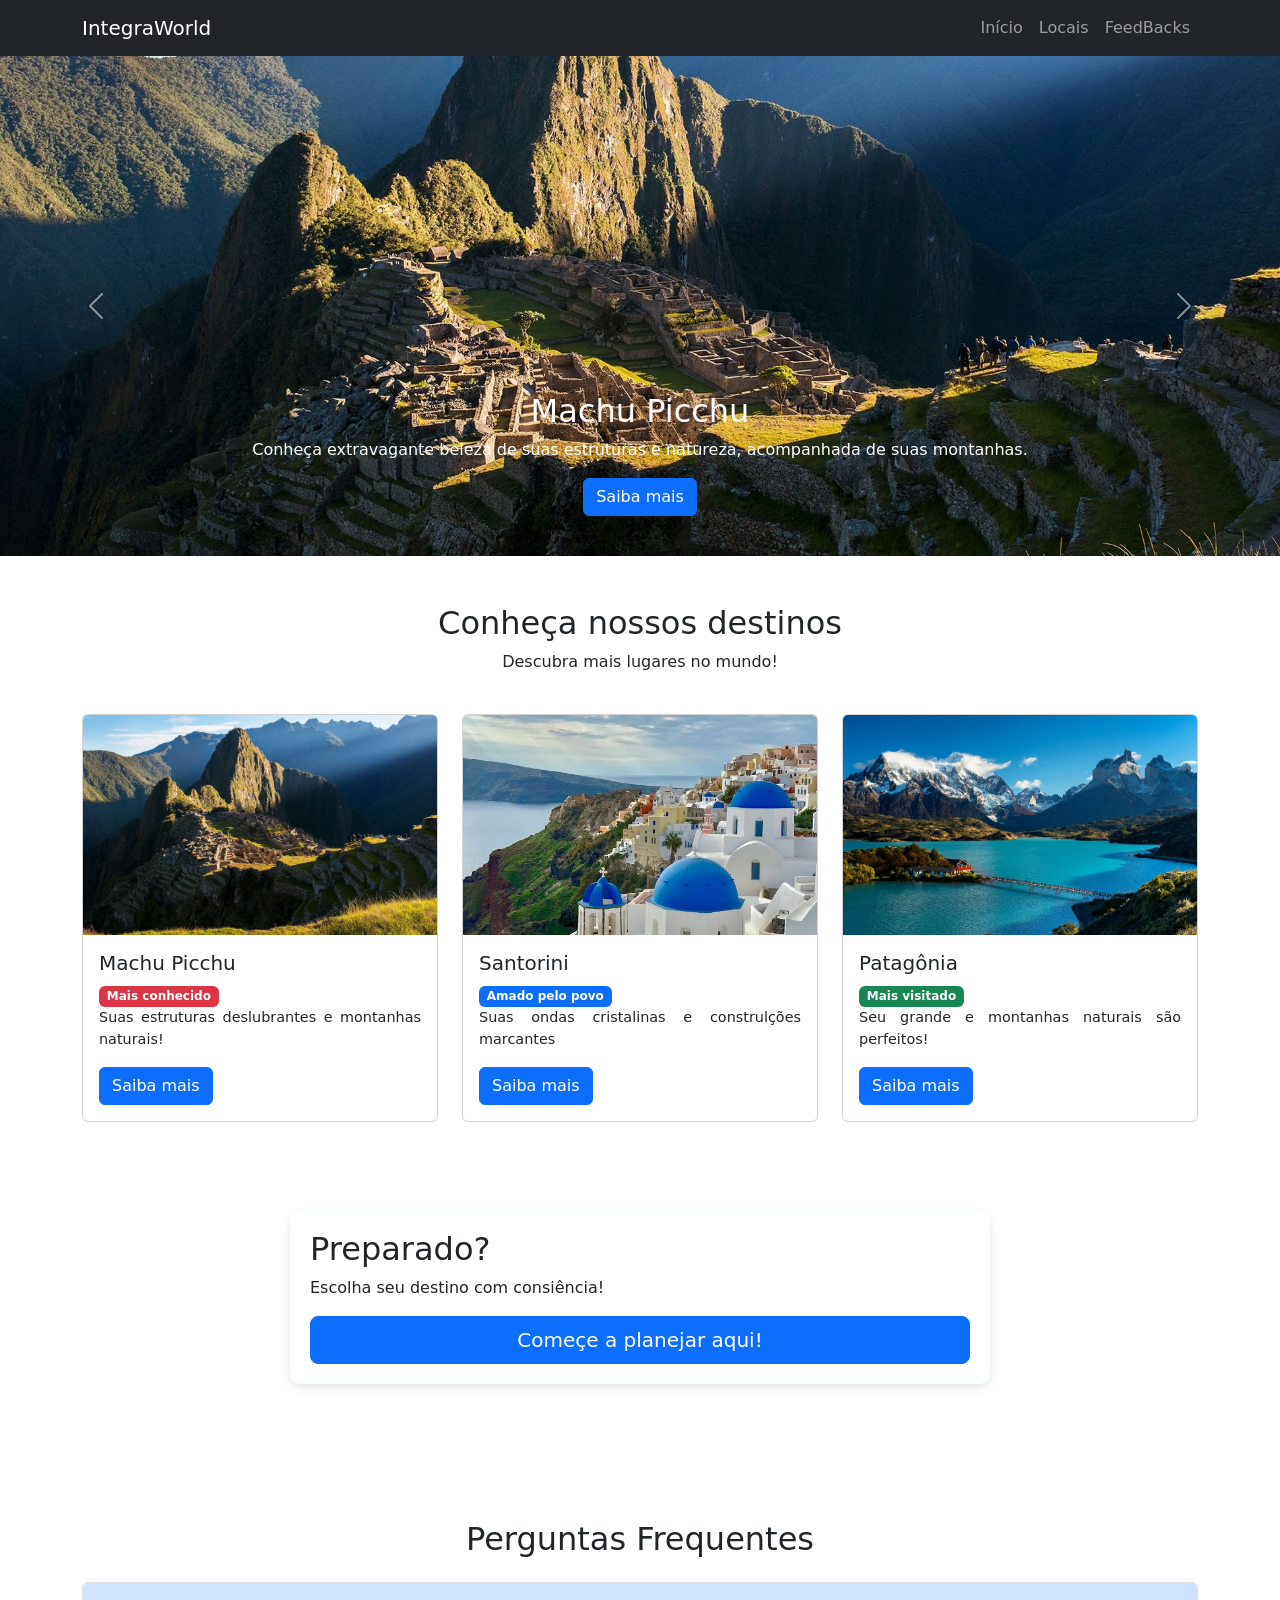
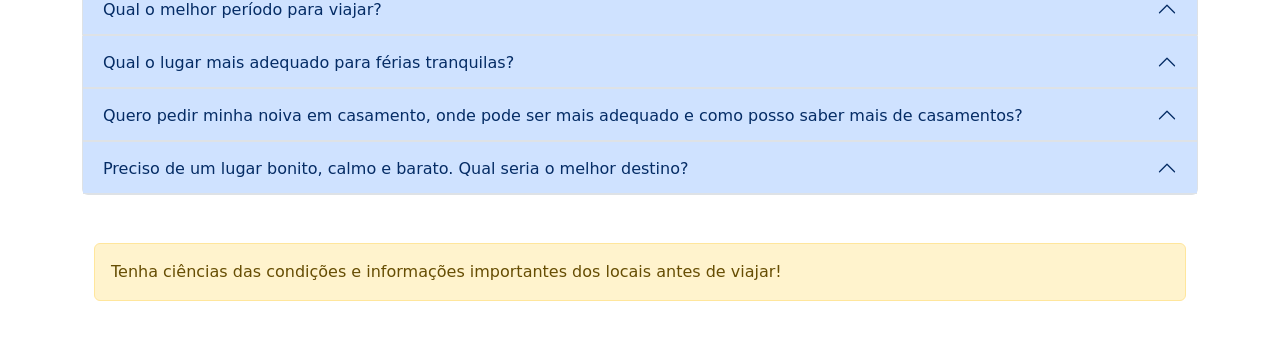
==== Front-End/index.html @ 6762518d "Novas páginas e responsividade" ====
<!DOCTYPE html>
<html lang="pt-br">

<head>
  <meta charset="UTF-8">
  <meta name="viewport" content="width=device-width, initial-scale=1.0">
 
 <link href="https://cdn.jsdelivr.net/npm/bootstrap@5.3.3/dist/css/bootstrap.min.css" rel="stylesheet">
  <link href="./CSS/style.css" rel="stylesheet">
  <title>IntegraWorld</title>


</head>
<body>


   <nav class="navbar navbar-expand-lg bg-dark navbar-dark">
    <div class="container">
      <a class="navbar-brand" href="#">
        IntegraWorld
      </a>

      <button class="navbar-toggler"
        type="button"
        data-bs-toggle="collapse"
        data-bs-target="#menu">
        <span class="navbar-toggler-icon"></span>
      </button>

      <div class="collapse navbar-collapse" id="menu">
        <div class="navbar-nav ms-auto">
          <a class="nav-link" href="#">
            Início</a>
          <a class="nav-link" href="./Locais.html">
            Locais</a>
          <a class="nav-link" href="#">
             FeedBacks </a>
        </div>
      </div>
    </div>
  </nav>

  
  <div id="carouselTurismo" class="carousel slide" data-bs-ride="carousel">
    <button class="carousel-control-prev" type="button" data-bs-target="#carouselTurismo" data-bs-slide="prev">
    <span class="carousel-control-prev-icon">
    </span>
  </button>

  <button class="carousel-control-next" type="button" data-bs-target="#carouselTurismo" data-bs-slide="next">
    <span class="carousel-control-next-icon">
    </span>
  </button>
    <div class="carousel-inner">
      <div class="carousel-item active">
        <img src="./IMG/Muchu Picchu.jpg" class="d-block w-100" alt="Destino">
        <div class="carousel-caption">
          <h2>Machu Picchu</h2>
          <p>Conheça extravagante beleza de suas estruturas e natureza, acompanhada de suas montanhas.</p>
          <button class="btn btn-primary">
            
            Saiba mais
          </button>
        </div>
      </div>

      <div class="carousel-item">
        <img src="./IMG/SANTORININOVO.jpg" class="d-block w-100">
        <div class="carousel-caption">
          <h2>Santorini</h2>
          <p>Observe de perto as belezas de suas ondas e conheça sua beleza natural e urbana!</p>
          <button class="btn btn-primary">
            Saiba mais
          </button>
        </div>
      </div>



      <div class="carousel-item">
        <img src="./IMG/PATAGONIACARROSSEL.jpg" class="d-block w-100">
        <div class="carousel-caption">
          <h2>Patagônia</h2>
          <p>Veja a beleza natural deste local!</p>
          <button class="btn btn-primary">
            Saiba mais
          </button>
        </div>
      </div>

    </div>
  </div>

  


      <section class="container my-5">
        
        <h2 class="text-center">        
        Conheça nossos destinos
        </h2>       
        <p class="text-center">        
        Descubra mais lugares no mundo!
        </p>
<br>

        <div class="row">

          <div class="col-md-4">
          
            <div class="card" style="width: 18rem;">
              <img src="./IMG/Muchu-picchu cardizito.jpg" class="card-img-top" alt="Machu Picchu">
              <div class="card-body">
                <h5 class="card-title">

                  Machu Picchu         
                  </h5>
                  <span class="badge bg-danger">
                  Mais conhecido             
                  </span>

          
                <p class="card-text">Suas estruturas deslubrantes e montanhas naturais!</p>
                <button class="btn btn-primary"
                data-bs-toggle="modal"
                data-bs-target="#modalMuchu">
                    Saiba mais 
                  </button>
              </div>
            </div>
          
          </div>
          
          <div class="col-md-4">
          
            <div class="card" style="width: 18rem;">
              <img src="./IMG/SANTORINICARD.jfif" class="card-img-top" alt="Santorini">
              <div class="card-body">

                <h5 class="card-title">

                  Santorini              
                  </h5>
                  <span class="badge bg-primary">
                  Amado pelo povo               
                  </span>

                <p class="card-text">Suas ondas cristalinas e construlções marcantes</p>
                <button class="btn btn-primary"
                data-bs-toggle="modal"
                data-bs-target="#modalSantorini">
                    Saiba mais 
                  </button>
              </div>
            </div>
          
          </div>
          
          <div class="col-md-4">
          
            <div class="card" style="width: 18rem;">
              <img src="./IMG/PATAGONITACARDZS.png" class="card-img-top" alt="Patagonia">
              <div class="card-body">
                <h5 class="card-title">

                  Patagônia               
                  </h5>
                  <span class="badge bg-success">
                  Mais visitado                  
                  </span>
                <p class="card-text">Seu grande e montanhas naturais são perfeitos!</p>
                <button class="btn btn-primary"
                data-bs-toggle="modal"
                data-bs-target="#modalPatagônia">
                    Saiba mais 
                  </button>


              </div>
            </div>
          
          </div>
          
          </div>
        
          <div class="modal fade" id="modalPatagônia">
          <div class="modal-dialog">
          <div class="modal-content">
          <div class="modal-header" style="background-color: rgb(116, 160, 116);">
        <h5 class="modal-title3">Patagônia</h5>
        <button type="button" class="btn-close" data-bs-dismiss="modal"></button>
                </div>
                <div class="modal-body">
                  <img src="./IMG/PATAGÕNIZANDO.jpg" alt="Patagônia" class="img-fluid rounded mb-3">
                  <p>Patagônia

A Patagônia é uma região localizada no extremo sul da Argentina e do Chile, conhecida por suas paisagens impressionantes. Entre montanhas, geleiras, lagos e grandes campos, destaca-se pela natureza preservada e pela diversidade de animais. Entre seus principais atrativos estão o Glaciar Perito Moreno, o Parque Nacional Torres del Paine e a cidade de Ushuaia.
 </p>
Não há apenas paisagens deslumbrantes, mas também uma rica fauna e flora, tornando a Patagônia um destino ideal para os amantes da natureza e da aventura.
          
                </div>
              <div class="modal-footer" style="background-color: rgb(116, 160, 116);">
               <button type="button" class="btn btn-secondary" data-bs-dismiss="modal">Fechar</button>
             </div>
             </div>
            </div>
          </div>    

          
          <div class="modal fade" id="modalSantorini">
            <div class="modal-dialog">
            <div class="modal-content">
            <div class="modal-header" style="background-color: rgb(148, 192, 192);" >
             
               
          <h5 class="modal-title2">Santorini</h5>
          <button type="button" class="btn-close" data-bs-dismiss="modal"></button>
                  </div>
                  <div class="modal-body">
                      <img src="./IMG/SANTORINIZITO.webp" alt="Santorini" class="img-fluid rounded mb-3">
                    <p>

Santorini é uma ilha grega famosa por suas casas brancas com cúpulas azuis, construídas sobre falésias com vista para o mar Egeu. 
Formada por uma antiga atividade vulcânica, a ilha combina belas paisagens, praias e vilarejos charmosos. Entre os destaques estão Oia, conhecida pelo pôr do sol, e Fira, principal centro da ilha.
</p>
Pode-se ver que não há apenas estruturas belas e históricas, mas também uma natureza exuberante e encantadora.  
                  </div>
                <div class="modal-footer" style="background-color: rgb(148, 192, 192);">
                 <button type="button" class="btn btn-secondary" data-bs-dismiss="modal">Fechar</button>
              </div>
               </div>
              </div>
            </div>    
  
            <div class="modal fade" id="modalMuchu">
              <div class="modal-dialog">
              <div class="modal-content">
              <div class="modal-header" style="background-color: rgb(186, 248, 177);">
            <h5 class="modal-title1">Machu Picchu</h5>
            <button type="button" class="btn-close" data-bs-dismiss="modal"></button>
                    </div>
                    <div class="modal-body">
                      <img src="./IMG/MAHUPICHULINO.webp" alt="Machu Picchu" class="img-fluid rounded mb-3">
                      <p>

Machu Picchu é uma antiga cidade inca localizada nas montanhas do Peru. Construída no século XV, destaca-se por suas construções históricas e pela impressionante paisagem dos Andes. Entre os principais atrativos estão o Templo do Sol, a Pedra Intihuatana e os terraços agrícolas.
</p>
O lugar apresenta uma combinação de história, arquitetura e natureza, sendo um dos destinos turísticos mais famosos do mundo.
              
                    </div>
                  <div class="modal-footer" style="background-color: rgb(186, 248, 177);">
                   <button type="button" class="btn btn-secondary" data-bs-dismiss="modal">Fechar</button>
                 </div>
                 </div>
                </div>
              </div>    

      </section>
     

        <section class="container text-center my-5">


<br>
<div class="containerprep">
<div class="Preparado">
<h2>Preparado?</h2>


<p>Escolha seu destino com consiência!</p>
<a href="Planejamento.html" class="btn btn-primary btn-lg">
Começe a planejar aqui!
</a>
</div>
</div>
</section>
      <BR>
    
        <div class="container my-5">

          <h2 class="text-center mb-4">
        
            Perguntas Frequentes        
          </h2>
        
          <div class="accordion" id="faq">
        
            <div class="accordion-item">

              <h2 class="accordion-header">
            
                <button class="accordion-button"
            
                  data-bs-toggle="collapse"
            
                  data-bs-target="#pergunta1">
            
                  Qual o melhor período para viajar?
            
              </button>
            
              </h2>
              <div id="pergunta1"
                class="accordion-collapse collapse"
                data-bs-parent="#faq">
                <div class="accordion-body">
            
                  O melhor período depende do destino            
                  e das condições climáticas.
            
                </div>
            
              </div>
            
            </div>


            <div class="accordion-item">

              <h2 class="accordion-header">
            
                <button class="accordion-button"
            
                  data-bs-toggle="collapse"
            
                  data-bs-target="#pergunta2">
            
                  Qual o lugar mais adequado para férias tranquilas?
            
              </button>
            
              </h2>
              <div id="pergunta2"
                class="accordion-collapse collapse"
                data-bs-parent="#faq">
                <div class="accordion-body">
            
                  O melhor lugar para isto é Santorini, uma cidade linda que muitas pessoas adoram e voltam cheio de vontade de mais férias. Muitos até pedem em casamento seus pares por ser um lugar único!
            
                </div>
            
              </div>
            
            </div>


            <div class="accordion-item">

              <h2 class="accordion-header">
            
                <button class="accordion-button"
            
                  data-bs-toggle="collapse"
            
                  data-bs-target="#pergunta3">
            
                  Quero pedir minha noiva em casamento, onde pode ser mais adequado e como posso saber mais de casamentos?
        
            
              </button>
            
              </h2>
              <div id="pergunta3"
                class="accordion-collapse collapse"
                data-bs-parent="#faq">
                <div class="accordion-body">
            
                  Para um pedido de casamento, um ambiente perfeito deixa a ocasião mais especial. Para isso, acredito que Santorini seja um lugar lindo para marcar este grande laço eterno e momento. Já para saber mais de casamento, Info Clothing é a escolha certa!
            
                </div>
            
              </div>
            
            </div>

<div class="accordion-item">

              <h2 class="accordion-header">
            
                <button class="accordion-button"
            
                  data-bs-toggle="collapse"
            
                  data-bs-target="#pergunta4">
            
                  Preciso de um lugar bonito, calmo e barato. Qual seria o melhor destino?
              </button>
            
              </h2>
              <div id="pergunta4"
                class="accordion-collapse collapse"
                data-bs-parent="#faq">
                <div class="accordion-body">
            
                 Entre os locais apresentados, Machu Picchu é o mais barato e de brinde também é calmo, sendo um lugar lindo e com uma história incrível. Pode-se dizer ser um dos destinos mais visitados do mundo e amado pelo povo. Não perca tempo e vá conhecer este lugar incrível!
          </div>
       </div>
</div>
</div>

       

 <div class="container my-5">
      <div class="alert alert-warning">

        Tenha ciências das condições e informações importantes dos locais antes de viajar!
        
      </div>  
        </div>
        
<script src="https://cdn.jsdelivr.net/npm/bootstrap@5.3.3/dist/js/bootstrap.bundle.min.js"> </script>
</body>

</html>
---- Front-End/CSS/style.css ----
.card-img-top {
  height: 220px;
  width: auto;
}

.carousel-item img {

  height: 500px;
  object-fit: cover;

}

.card {
  height: 100%;
  transition: 0.3s;
}

.card:hover {

  transform: translateY(-5px);
}

/* Caixa principal do Modal */

.modal-content {

  border: none;
  border-radius: 18px;
  overflow: hidden;


  /* Sombra ao redor da janela */

  box-shadow: 0 10px 30px rgba(0, 0, 0, 0.25);
}


/* -----------------------------------------------------​
  
     CABEÇALHO DO MODAL​
  
  ----------------------------------------------------- */

.modal-header {

  padding: 20px 25px;


  /* Remove a linha padrão do Bootstrap */

  border-bottom: none;

  color: aqua;

  background-color: #ffffff;
}


/* Corpo do Modal */

.modal-body {

  padding: 30px;

  font-size: 1rem;

  line-height: 1.7;

  text-align: justify;

}



/* Imagem dentro do Modal */

.modal-body img {

  width: 510px;

  border-radius: 12px;

  margin-bottom: 20px;

  height: 300px;
}


/* Rodapé do Modal */

.modal-footer {

  padding: 10px 25px;

  border-top: none;

  background-color: #f8f9fa;

}


/* Botões do Modal */

.modal .btn {

  border-radius: 10px;

  color: rgb(0, 0, 0);

  background-color: #e9ecef00;
  border-color: rgb(0, 0, 0);
  padding: 8px 20px;

}

/* -----------------------------------------------------​

   CAIXA PRINCIPAL​

   ----------------------------------------------------- */

/* Cria uma caixa separada para o Accordion. O max-width evita que fique muito largo. */

.faq-box {

  max-width: 850px;
  /* Centraliza a caixa */

  margin: 0 auto;

  /* Espaçamento interno */

  padding: 35px;

  /* Fundo da caixa */

  background-color: #ffffff;
  /* Cantos arredondados */

  border-radius: 18px;
  /* Borda */

  border: 1px solid #e9ecef;
  /* Sombra para criar sensação de elevação */

  box-shadow: 0 8px 25px rgba(0, 0, 0, 0.12);
}


/* -----------------------------------------------------​

   ÁREA DO ACCORDION​

   ----------------------------------------------------- */

.faq-box .accordion {

  width: 100%;

}

/* -----------------------------------------------------​
  
     CADA PERGUNTA​
  
     ----------------------------------------------------- */

.faq-box .accordion-item {

  /* Remove a borda padrão */

  border: none;

  /* Espaço entre as perguntas */

  margin-bottom: 15px;

  /* Arredonda cada "gaveta" */

  border-radius: 12px;

  /* Mantém o conteúdo dentro do arredondamento */

  overflow: hidden;

  /* Pequena sombra em cada item */

  box-shadow: 0 3px 10px rgba(0, 0, 0, 0.08);

}


/* EFEITO AO CLICAR */

/* Remove o contorno padrão que aparece quando o botão recebe foco. */

.faq-box .accordion-button:focus {

  box-shadow: none;

}

/* ÁREA DA RESPOSTA */

.faq-box .accordion-body {

  /* Espaçamento interno maior */

  padding: 25px;

  /* Espaçamento entre linhas */

  line-height: 1.7;
  /* Fundo da resposta */

  background-color: #ffffff;

}

/* BOTÃO DA PERGUNTA */

.faq-box .accordion-button {

  /* Espaçamento interno */

  padding: 20px 22px;
  /* Tamanho do texto */

  font-size: 1rem;
  /* Deixa a pergunta em destaque *​/
  
    font-weight: 600;
  
    /* Cor de fundo */

  background-color: #f8f9fa;

}

/* PERGUNTA ABERTA */

.faq-box .accordion-button:not(.collapsed) {

  background-color: #e9ecef;
  /* Remove sombra padrão */

  box-shadow: none;
}


/* TITULO DO MODAL */

.modal-title1 {
  font-size: 1.5rem;
  font-weight: 700;
  color: rgb(93, 182, 93);


}

.modal-title2 {
  font-size: 1.5rem;
  font-weight: 700;
  color: rgb(49, 129, 219);
}

.modal-title3 {
  font-size: 1.5rem;
  font-weight: 700;
  color: rgb(32, 94, 35);
  text-align: justify;

}



/* AQUI É SOBRE OS LOCAIS */

.apresentacao {
  margin-top: 20px;
  margin-bottom: 20px;
  font-size: 1.5rem;
  font-weight: 700;

}

.card-text {
  text-align: justify;
  font-size: 90%;
  font-weight: 400;

}


.Preparado {
  background-color: rgb(254, 255, 255);
  padding: 20px;
  border-radius: 10px;
  box-shadow: 0 4px 8px rgba(0, 0, 0, 0.1);
  width: 700px;
  height: auto;
  text-align: justify;
  display: flex;
  flex-direction: column;
  justify-content: center;

}

.containerprep {
  display: flex;
  justify-content: center;
  align-items: center;
  height: 200px;
}



















img {
  max-width: 100%;
}

.card-img-top {
  width: 100%;
  object-fit: cover;
}

.row .card {
  width: 100% !important;
}

.modal-body img {
  width: 100%;
  height: auto;
}

.Preparado {
  width: 100%;
  max-width: 700px;
}

.containerprep {
  height: auto;
  min-height: 200px;
  padding: 1rem 0;
}

@media (max-width: 768px) {
  .carousel-item img {
    height: 300px;
  }

  .carousel-caption h2 {
    font-size: 22px;
  }

  .carousel-caption p {
    font-size: 14px;
  }

  .modal-header,
  .modal-footer {
    padding: 12px;
  }

  .modal-body {
    padding: 15px;
  }

  .faq-box {
    padding: 15px;
  }

  .faq-box .accordion-body {
    padding: 15px;
  }

  .grid.text-center.grid-cols-4 {
    justify-content: center !important;
    padding: 0 15px;
  }

  .grid.text-center.grid-cols-4 > div {
    flex: 1 1 270px;
  }

  .card.card-row {
    width: 100%;
    max-width: 100% !important;
  }

  .card-img-start {
    height: 220px !important;
    object-fit: cover;
  }

  .cabecalho {
    height: 250px !important;
  }

  body > h3 {
    position: static !important;
    margin: 20px 0 10px;
  }

  .container-cards {
    height: auto !important;
    padding: 0 15px 15px;
  }

  .card1 {
    width: 100% !important;
    padding: 15px;
  }

  .botao {
    position: static !important;
    padding: 0 15px 20px;
  }
}
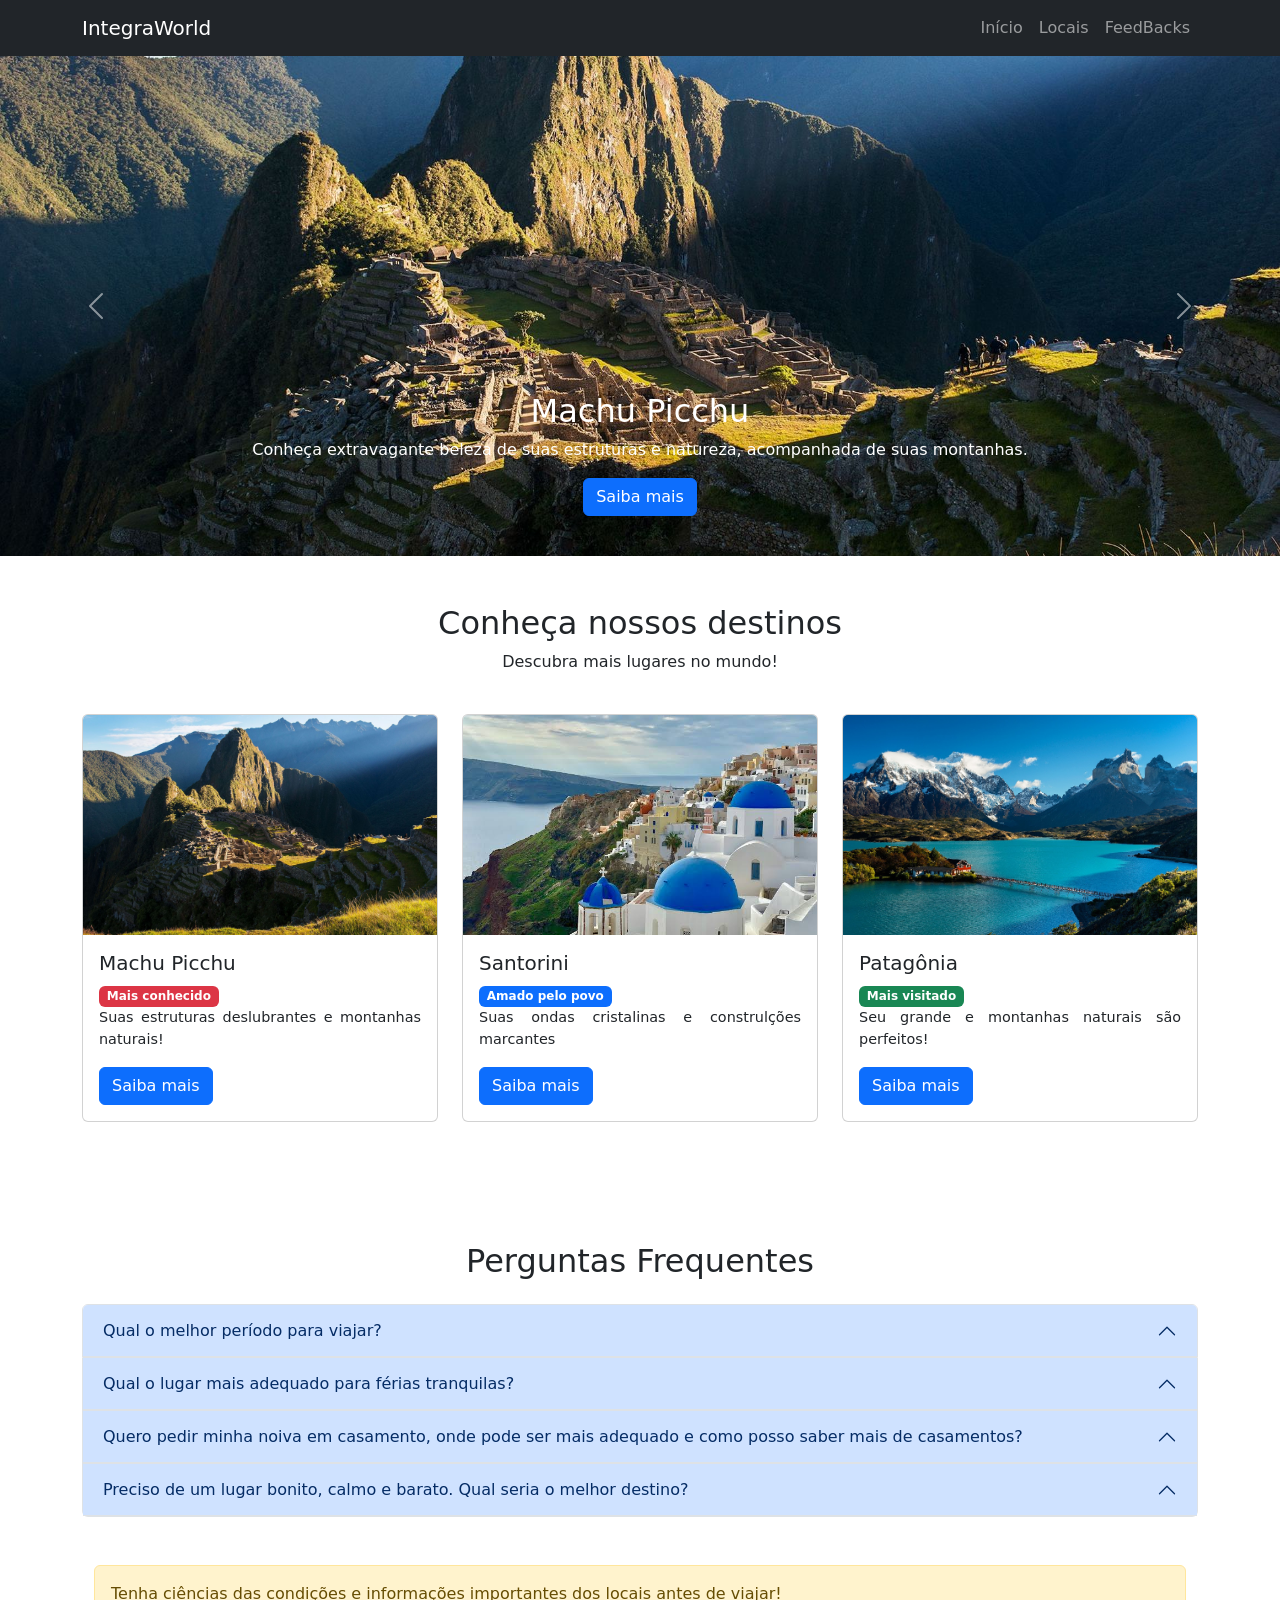
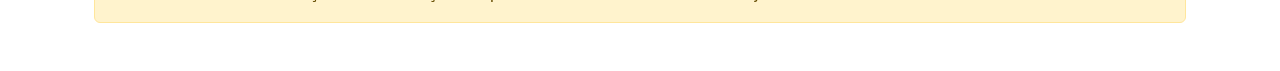
==== commit 5301bb22: "Grandes mudanças" ====
--- a/Front-End/index.html
+++ b/Front-End/index.html
@@ -29,11 +29,11 @@
 
       <div class="collapse navbar-collapse" id="menu">
         <div class="navbar-nav ms-auto">
-          <a class="nav-link" href="#">
+          <a class="nav-link" href="./index.html">
             Início</a>
           <a class="nav-link" href="./Locais.html">
             Locais</a>
-          <a class="nav-link" href="#">
+          <a class="nav-link" href="./feedbacks.html">
              FeedBacks </a>
         </div>
       </div>
@@ -261,18 +261,6 @@
         <section class="container text-center my-5">
 
 
-<br>
-<div class="containerprep">
-<div class="Preparado">
-<h2>Preparado?</h2>
-
-
-<p>Escolha seu destino com consiência!</p>
-<a href="Planejamento.html" class="btn btn-primary btn-lg">
-Começe a planejar aqui!
-</a>
-</div>
-</div>
 </section>
       <BR>
     
--- a/Front-End/CSS/style.css
+++ b/Front-End/CSS/style.css
@@ -340,6 +340,16 @@
   object-fit: cover;
 }
 
+.locais-grid .destino-card {
+  width: 100%;
+}
+
+.locais-grid .card-img-start {
+  width: 100%;
+  height: 300px;
+  object-fit: cover;
+}
+
 .row .card {
   width: 100% !important;
 }
@@ -360,6 +370,16 @@
   padding: 1rem 0;
 }
 
+.container-cards {
+  height: auto !important;
+  min-height: 50vh;
+}
+
+.botao {
+  position: static !important;
+  top: auto !important;
+}
+
 @media (max-width: 768px) {
   .carousel-item img {
     height: 300px;
@@ -390,23 +410,8 @@
     padding: 15px;
   }
 
-  .grid.text-center.grid-cols-4 {
-    justify-content: center !important;
-    padding: 0 15px;
-  }
-
-  .grid.text-center.grid-cols-4 > div {
-    flex: 1 1 270px;
-  }
-
-  .card.card-row {
-    width: 100%;
-    max-width: 100% !important;
-  }
-
-  .card-img-start {
-    height: 220px !important;
-    object-fit: cover;
+  .locais-grid .card-img-start {
+    height: 220px;
   }
 
   .cabecalho {
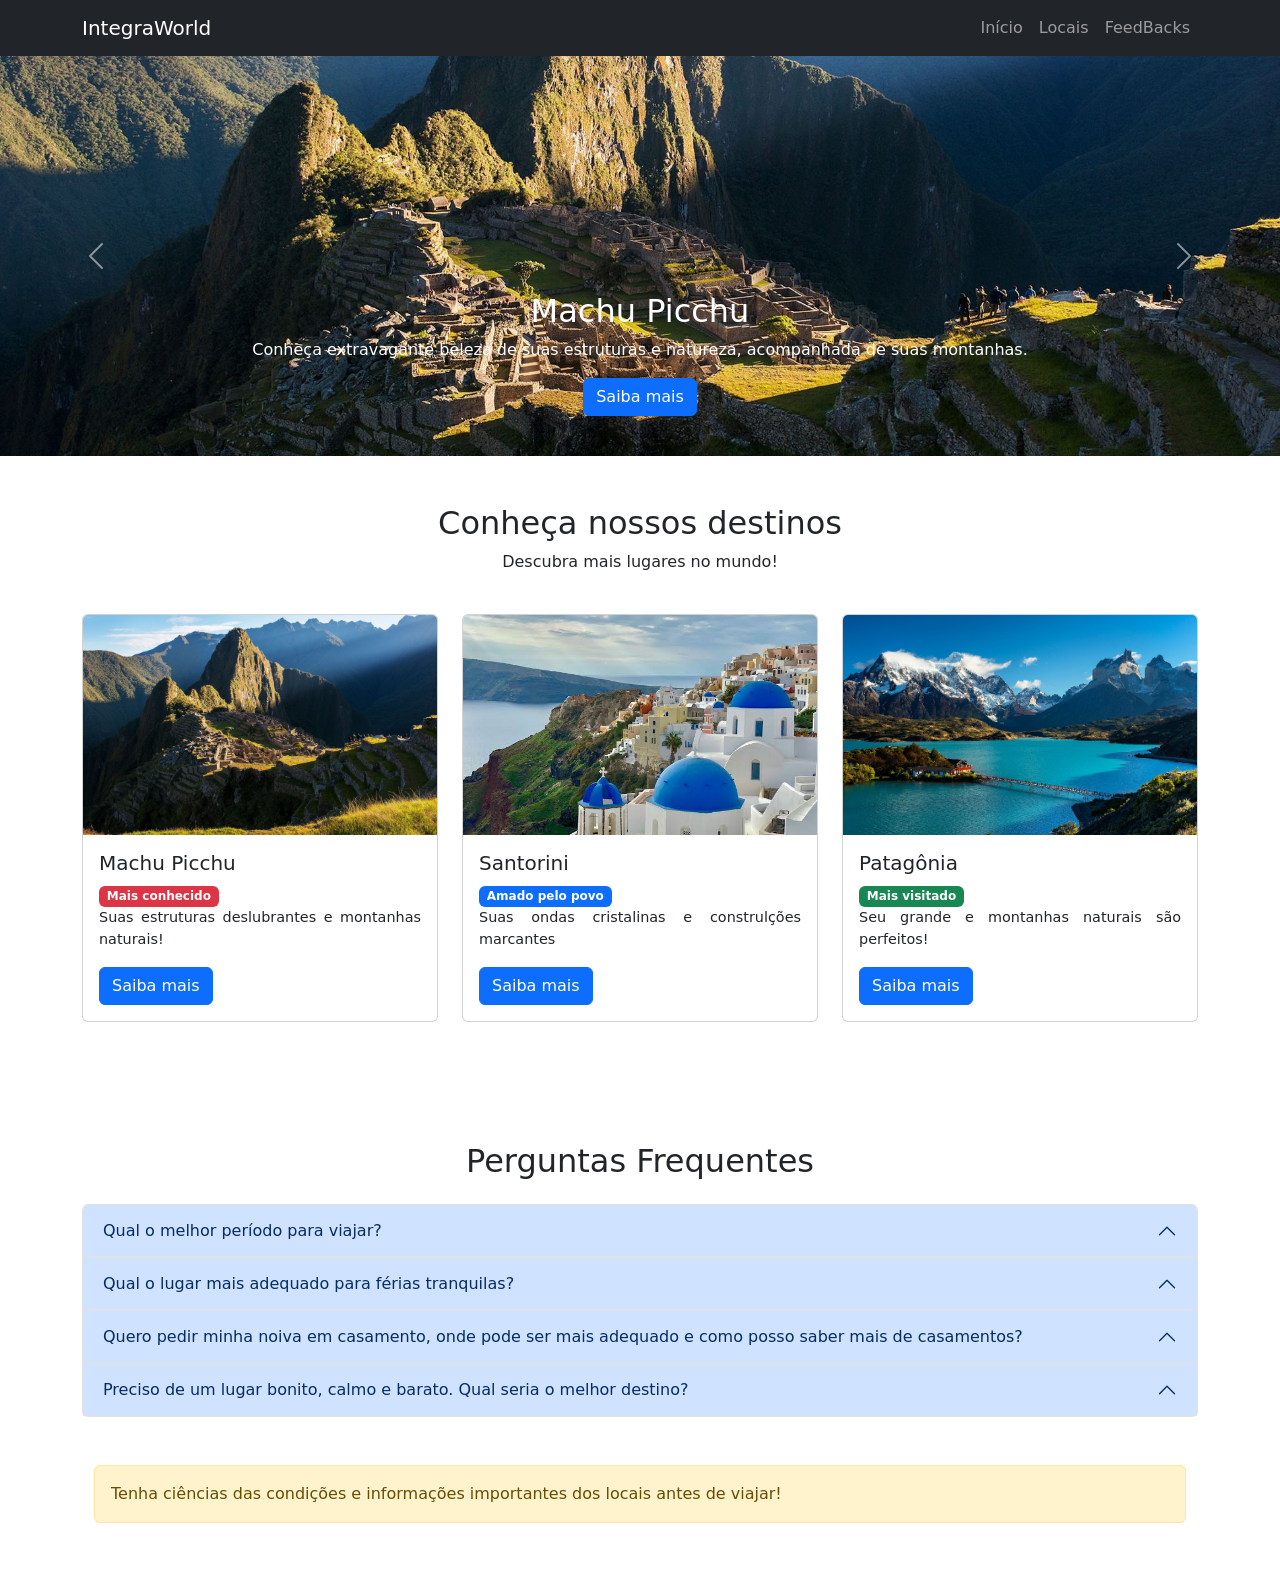
==== commit 879797a8: "Responsividade ajustada" ====
--- a/Front-End/index.html
+++ b/Front-End/index.html
@@ -104,7 +104,7 @@
         </p>
 <br>
 
-        <div class="row">
+        <div class="row g-4">
 
           <div class="col-md-4">
           
--- a/Front-End/CSS/style.css
+++ b/Front-End/CSS/style.css
@@ -5,7 +5,7 @@
 
 .carousel-item img {
 
-  height: 500px;
+  height: 400px;
   object-fit: cover;
 
 }
@@ -375,6 +375,33 @@
   min-height: 50vh;
 }
 
+.container-cards .card1,
+.container-cards .card2 {
+  height: auto !important;
+  min-height: 280px !important;
+  max-height: none !important;
+}
+
+.containerprep {
+  height: auto !important;
+}
+
+.containerformulario {
+  box-sizing: border-box;
+  height: auto !important;
+  min-height: 100vh;
+  padding: 1rem;
+}
+
+.containerformulario .cardformulario {
+  width: 100%;
+  max-width: 800px;
+}
+
+.containerformulario .form-control {
+  width: 100% !important;
+}
+
 .botao {
   position: static !important;
   top: auto !important;
@@ -424,8 +451,16 @@
   }
 
   .container-cards {
+    flex-direction: column;
+    align-items: stretch;
     height: auto !important;
-    padding: 0 15px 15px;
+    padding: 0 15px 15px !important;
+  }
+
+  .container-cards .card1,
+  .container-cards .card2 {
+    width: 100% !important;
+    min-height: 0 !important;
   }
 
   .card1 {
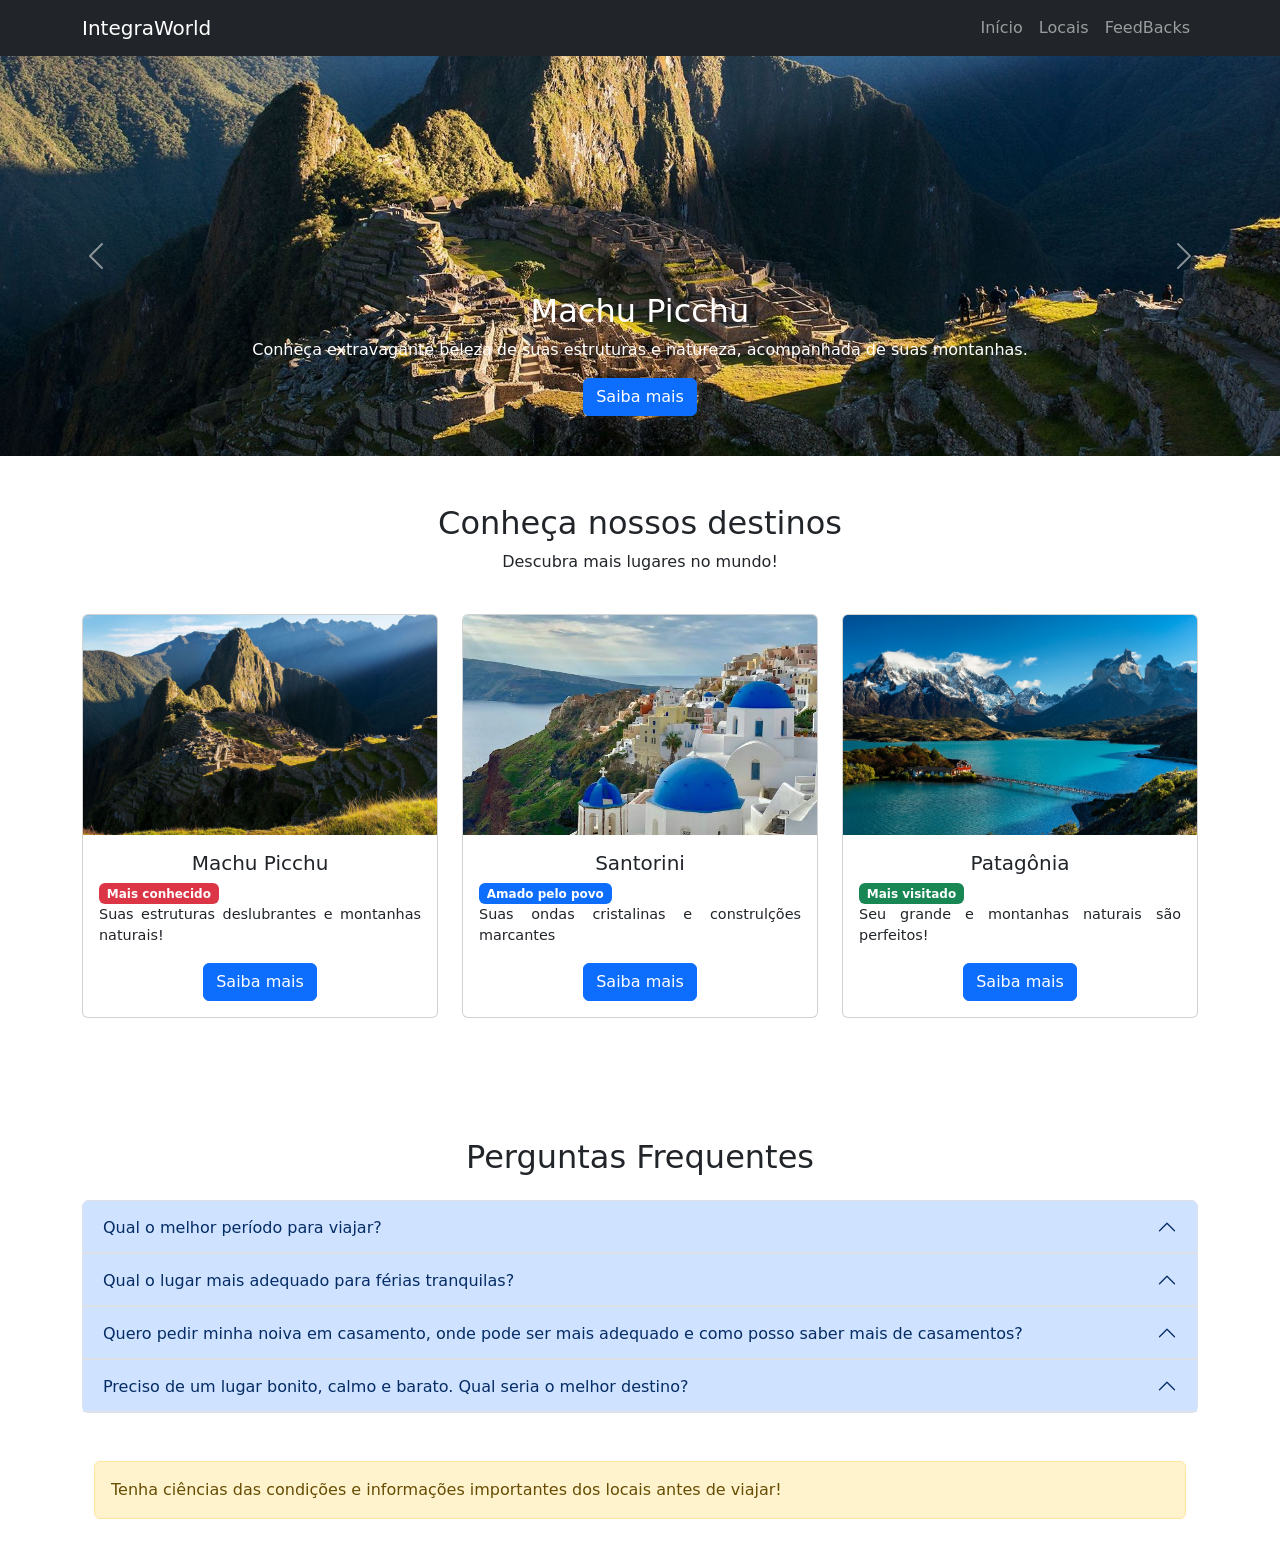
==== commit 1d51d193: "Mudanças estruturação dos cards" ====
--- a/Front-End/index.html
+++ b/Front-End/index.html
@@ -104,7 +104,7 @@
         </p>
 <br>
 
-        <div class="row g-4">
+        <div class="row g-4 destino-cards">
 
           <div class="col-md-4">
           
--- a/Front-End/CSS/style.css
+++ b/Front-End/CSS/style.css
@@ -350,6 +350,32 @@
   object-fit: cover;
 }
 
+.destino-cards .card-body,
+.locais-grid .card-body {
+  display: flex;
+  flex-direction: column;
+}
+
+.destino-cards .card-title,
+.locais-grid .card-title {
+  text-align: center;
+}
+
+.destino-cards .card-body .badge {
+  align-self: flex-start;
+}
+
+.destino-cards .card-text,
+.locais-grid .card-text {
+  text-align: justify;
+}
+
+.destino-cards .card-body .btn,
+.locais-grid .card-body .btn {
+  align-self: center;
+  margin-top: auto;
+}
+
 .row .card {
   width: 100% !important;
 }
